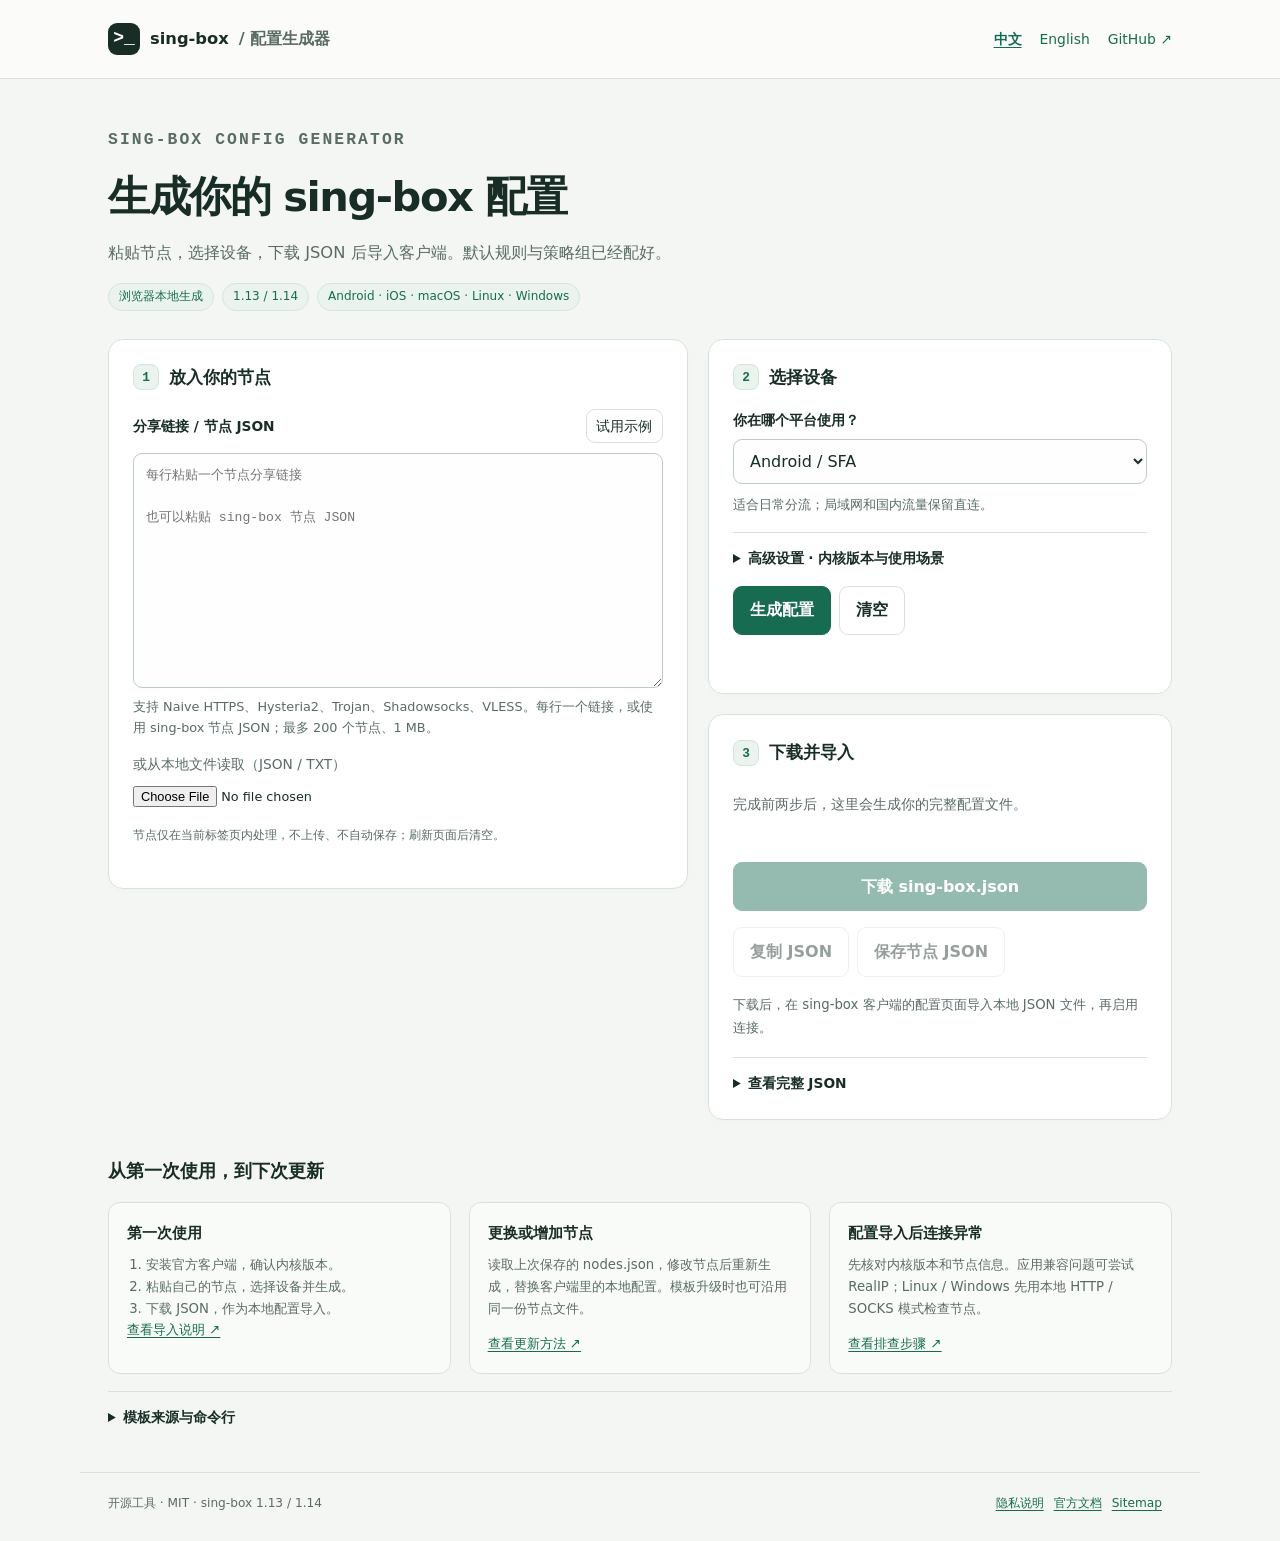
==== docs/index.html @ 3d7687b8 "refactor: consolidate build and validation tools into Python entry points" ====
<!-- Generated by scripts/build.py; edit web/page.html and web/locales/. -->
<!DOCTYPE html>
<html lang="zh-CN">
<head>
<meta charset="utf-8">
<meta name="viewport" content="width=device-width, initial-scale=1">
<meta http-equiv="Content-Security-Policy" content="default-src 'self'; script-src 'self'; style-src 'self'; connect-src 'none'; img-src 'self' data:; base-uri 'none'; form-action 'none'; object-src 'none'">
<meta name="referrer" content="no-referrer">
<title>sing-box 配置生成器 · 本地生成并下载 JSON</title>
<meta name="description" content="粘贴节点分享链接，选择 Android、iOS、macOS、Linux 或 Windows，在浏览器内生成并下载完整 sing-box JSON 配置。支持 1.13 / 1.14，无需安装生成工具。">
<link rel="canonical" href="https://qixuancao.github.io/sing-box-config-templates/">
<link rel="alternate" hreflang="zh-CN" href="https://qixuancao.github.io/sing-box-config-templates/">
<link rel="alternate" hreflang="en" href="https://qixuancao.github.io/sing-box-config-templates/en/">
<link rel="alternate" hreflang="x-default" href="https://qixuancao.github.io/sing-box-config-templates/">
<link rel="sitemap" type="application/xml" href="./sitemap.xml">
<link rel="stylesheet" href="./assets/app.css">
<meta property="og:type" content="website">
<meta property="og:site_name" content="sing-box config templates">
<meta property="og:title" content="sing-box 配置生成器 · 本地生成并下载 JSON">
<meta property="og:description" content="粘贴节点分享链接，选择 Android、iOS、macOS、Linux 或 Windows，在浏览器内生成并下载完整 sing-box JSON 配置。支持 1.13 / 1.14，无需安装生成工具。">
<meta property="og:url" content="https://qixuancao.github.io/sing-box-config-templates/">
<meta property="og:locale" content="zh_CN">
<meta name="twitter:card" content="summary">
<meta name="twitter:title" content="sing-box 配置生成器 · 本地生成并下载 JSON">
<meta name="twitter:description" content="粘贴节点分享链接，选择 Android、iOS、macOS、Linux 或 Windows，在浏览器内生成并下载完整 sing-box JSON 配置。支持 1.13 / 1.14，无需安装生成工具。">
<script type="application/ld+json">{"@context": "https://schema.org", "@graph": [{"@type": "SoftwareSourceCode", "name": "sing-box-config-templates", "description": "粘贴节点分享链接，选择 Android、iOS、macOS、Linux 或 Windows，在浏览器内生成并下载完整 sing-box JSON 配置。支持 1.13 / 1.14，无需安装生成工具。", "url": "https://qixuancao.github.io/sing-box-config-templates/", "codeRepository": "https://github.com/qixuancao/sing-box-config-templates", "programmingLanguage": ["JavaScript", "JSON"], "runtimePlatform": "Browser / Node.js 22+; sing-box 1.13 / 1.14", "license": "https://github.com/qixuancao/sing-box-config-templates/blob/main/LICENSE"}, {"@type": "FAQPage", "mainEntity": [{"@type": "Question", "name": "节点会上传吗？", "acceptedAnswer": {"@type": "Answer", "text": "不会。节点解析、配置合并和文件导出都在浏览器中进行，不自动保存节点。"}}, {"@type": "Question", "name": "如何导出 JSON 文件？", "acceptedAnswer": {"@type": "Answer", "text": "粘贴节点并选择设备，点击生成配置，再点击下载 sing-box.json，将文件作为本地配置导入客户端。"}}, {"@type": "Question", "name": "如何选择 1.13 / 1.14？", "acceptedAnswer": {"@type": "Answer", "text": "在高级设置中选择与客户端关于页或 sing-box version 相同的内核版本。"}}, {"@type": "Question", "name": "公开 Raw JSON 是完整的个人配置吗？", "acceptedAnswer": {"@type": "Answer", "text": "公开 Raw JSON 使用占位节点。使用生成器导出加入自己节点后的 JSON 文件。"}}]}]}</script>
<script type="module" src="./assets/app.mjs"></script>
</head>
<body>
<a class="skip" href="#generator">跳到配置生成器</a>
<header class="site-header"><div class="header-inner">
<a class="brand" href="./"><span class="mark" aria-hidden="true">&gt;_</span>sing-box <span class="muted">/ 配置生成器</span></a>
<nav aria-label="语言与仓库"><a href="./" aria-current="page">中文</a><a href="./en/" >English</a><a href="https://github.com/qixuancao/sing-box-config-templates">GitHub ↗</a></nav>
</div></header>
<main>
<div class="hero"><p class="eyebrow">SING-BOX CONFIG GENERATOR</p><h1>生成你的 sing-box 配置</h1><p>粘贴节点，选择设备，下载 JSON 后导入客户端。默认规则与策略组已经配好。</p><div class="badges"><span class="badge">浏览器本地生成</span><span class="badge">1.13 / 1.14</span><span class="badge">Android · iOS · macOS · Linux · Windows</span></div></div>
<noscript><p class="noscript">生成器需要 JavaScript。也可以从 GitHub 仓库下载模板，用命令行在本地生成配置。</p></noscript>
<div class="workspace" id="generator">
<section class="card" aria-labelledby="nodes-heading">
<h2 id="nodes-heading"><span class="step">1</span>放入你的节点</h2>
<div class="toolbar"><label for="nodes-input">分享链接 / 节点 JSON</label><button type="button" class="quiet" id="example">试用示例</button></div>
<textarea id="nodes-input" rows="10" autocomplete="off" autocapitalize="off" spellcheck="false" aria-describedby="input-help" placeholder="每行粘贴一个节点分享链接

也可以粘贴 sing-box 节点 JSON"></textarea>
<p class="help" id="input-help">支持 Naive HTTPS、Hysteria2、Trojan、Shadowsocks、VLESS。每行一个链接，或使用 sing-box 节点 JSON；最多 200 个节点、1 MB。</p>
<div class="file-row"><label for="nodes-file">或从本地文件读取（JSON / TXT）</label><input type="file" id="nodes-file" accept=".json,.txt,application/json,text/plain"></div>
<p class="privacy-note">节点仅在当前标签页内处理，不上传、不自动保存；刷新页面后清空。</p>
<ul class="node-list" id="node-list" aria-label="已解析节点"></ul>
</section>
<div class="stack">
<section class="card" aria-labelledby="device-heading">
<h2 id="device-heading"><span class="step">2</span>选择设备</h2>
<label for="platform">你在哪个平台使用？</label>
<select id="platform"><option value="android">Android / SFA</option><option value="ios">iOS / iPadOS / SFI</option><option value="macos">macOS / SFM</option><option value="linux">Linux</option><option value="windows">Windows</option></select>
<p class="scenario-note" id="scenario-desc"></p>
<details id="advanced"><summary>高级设置 · 内核版本与使用场景</summary><div class="settings">
<div><label for="core">sing-box 内核版本</label><select id="core"><option value="1.14">1.14.x</option><option value="1.13">1.13.x</option><option value="1.15">1.15 · 实验版 · alpha.12</option></select><p class="help">与客户端的内核版本保持一致。1.15 是实验配置，按 1.15.0-alpha.12 验证。</p></div>
<div><label for="scenario">使用场景</label><select id="scenario"></select></div>
</div></details>
<div class="actions"><button type="button" class="primary" id="generate">生成配置</button><button type="button" id="clear">清空</button></div>
<p id="status" class="status" role="status" aria-live="polite"></p>
</section>
<section class="card" aria-labelledby="download-heading">
<h2 id="download-heading"><span class="step">3</span>下载并导入</h2>
<p class="result-empty" id="result-empty">完成前两步后，这里会生成你的完整配置文件。</p>
<div class="result-summary" id="result-summary"></div>
<button type="button" class="primary wide" id="download-json" disabled>下载 sing-box.json</button>
<div class="actions"><button type="button" id="copy-json" disabled>复制 JSON</button><button type="button" id="download-nodes" disabled>保存节点 JSON</button></div>
<p class="import-help" id="import-help"></p>
<p class="hint" id="warnings" hidden></p>
<details><summary>查看完整 JSON</summary><label for="json-preview" class="help">配置内含节点信息，请保存在自己的设备上。</label><textarea id="json-preview" class="output-preview" rows="10" readonly spellcheck="false" autocomplete="off"></textarea></details>
</section>
</div>
</div>
<section class="guides" aria-labelledby="guides-heading">
<h2 id="guides-heading">从第一次使用，到下次更新</h2>
<div class="guide-grid">
<article class="guide"><h3>第一次使用</h3><ol><li>安装官方客户端，确认内核版本。</li><li>粘贴自己的节点，选择设备并生成。</li><li>下载 JSON，作为本地配置导入。</li></ol><p><a href="https://github.com/qixuancao/sing-box-config-templates/blob/main/docs/getting-started.md">查看导入说明 ↗</a></p></article>
<article class="guide"><h3>更换或增加节点</h3><p>读取上次保存的 nodes.json，修改节点后重新生成，替换客户端里的本地配置。模板升级时也可沿用同一份节点文件。</p><p><a href="https://github.com/qixuancao/sing-box-config-templates/blob/main/docs/update-nodes.md">查看更新方法 ↗</a></p></article>
<article class="guide"><h3>配置导入后连接异常</h3><p>先核对内核版本和节点信息。应用兼容问题可尝试 RealIP；Linux / Windows 先用本地 HTTP / SOCKS 模式检查节点。</p><p><a href="https://github.com/qixuancao/sing-box-config-templates/blob/main/docs/troubleshooting.md">查看排查步骤 ↗</a></p></article>
</div>
<details class="technical"><summary>模板来源与命令行</summary><p class="help">公开 Raw JSON 使用占位节点，用于查看默认策略。命令行与本网页共用同一套节点解析和配置生成模块，需要 Node.js 22+。</p>
<label for="out-path">当前模板路径</label><input id="out-path" type="text" readonly>
<label for="out-raw">模板 Raw URL（占位节点）</label><input id="out-raw" type="text" readonly>
<label for="out-cmd">本地生成与检查</label><textarea id="out-cmd" rows="3" readonly spellcheck="false"></textarea>
<p class="help"><a href="https://github.com/qixuancao/sing-box-config-templates/blob/main/docs/architecture.md">模块结构与修改入口 ↗</a></p>
</details>
</section>
</main>
<footer class="site-footer"><p>开源工具 · MIT · sing-box 1.13 / 1.14</p><p><a href="https://github.com/qixuancao/sing-box-config-templates/blob/main/PRIVACY.md">隐私说明</a><a href="https://sing-box.sagernet.org/">官方文档</a><a href="./sitemap.xml">Sitemap</a></p></footer>
</body>
</html>
---- docs/assets/app.css ----
:root {
  color-scheme:light;
  --bg:#f4f6f3;
  --paper:#fff;
  --ink:#192d27;
  --muted:#596c62;
  --line:#d9e2da;
  --accent:#176b51;
  --soft:#eaf3ed;
  --danger:#a52a29;
  --warning:#775014;
  font-family:system-ui,-apple-system,"Segoe UI",Roboto,"Noto Sans SC","PingFang SC",sans-serif
}
* {
  box-sizing:border-box
}
body {
  margin:0;
  background:var(--bg);
  color:var(--ink);
  line-height:1.65
}
a {
  color:var(--accent);
  text-underline-offset:3px
}
button,input,select,textarea {
  font:inherit
}
button,a,input,select,textarea,summary {
  -webkit-tap-highlight-color:transparent
}
button:focus-visible,a:focus-visible,input:focus-visible,select:focus-visible,textarea:focus-visible,summary:focus-visible {
  outline:3px solid #4b9c7f;
  outline-offset:3px
}
button {
  border:1px solid var(--line);
  border-radius:9px;
  background:var(--paper);
  color:var(--ink);
  padding:.65rem 1rem;
  cursor:pointer;
  font-weight:600
}
button:hover:not(:disabled) {
  background:var(--soft);
  border-color:#8aaa97
}
button:disabled {
  cursor:default;
  opacity:.45
}
button.primary {
  background:var(--accent);
  color:white;
  border-color:var(--accent)
}
button.primary:hover:not(:disabled) {
  background:#10543e
}
button.quiet {
  font-size:.85rem;
  padding:.3rem .6rem;
  font-weight:500
}
button.wide {
  width:100%
}
[hidden] {
  display:none!important
}
.skip {
  position:absolute;
  left:-9999px
}
.skip:focus {
  left:1rem;
  top:1rem;
  background:var(--paper);
  padding:.6rem;
  z-index:20
}
.site-header {
  border-bottom:1px solid var(--line);
  background:#fbfcfa
}
.header-inner,main,.site-footer {
  max-width:1120px;
  margin:auto;
  padding:0 28px
}
.header-inner {
  min-height:78px;
  display:flex;
  justify-content:space-between;
  gap:18px;
  align-items:center
}
.brand {
  display:flex;
  align-items:center;
  gap:10px;
  font-size:1.02rem;
  text-decoration:none;
  font-weight:750;
  color:var(--ink)
}
.mark {
  display:grid;
  place-items:center;
  background:var(--ink);
  color:white;
  border-radius:9px;
  width:32px;
  height:32px;
  font-family:monospace;
  font-size:18px
}
nav {
  display:flex;
  gap:18px;
  font-size:.87rem
}
nav a {
  text-decoration:none
}
nav a[aria-current] {
  font-weight:700;
  text-decoration:underline
}
.hero {
  padding:48px 0 28px;
  max-width:760px
}
.eyebrow {
  font-family:ui-monospace,monospace;
  font-size:.75rem;
  letter-spacing:.13em;
  color:var(--accent);
  font-weight:700;
  margin:0 0 12px
}
h1 {
  font-size:clamp(1.8rem,4vw,2.6rem);
  line-height:1.3;
  letter-spacing:-.035em;
  margin:0 0 16px
}
h2,h3,p {
  margin-top:0
}
.hero p {
  color:var(--muted);
  font-size:1.02rem;
  margin-bottom:16px
}
.badges {
  display:flex;
  flex-wrap:wrap;
  gap:8px
}
.badge {
  font-size:.75rem;
  padding:3px 10px;
  background:var(--soft);
  border:1px solid #d5e6d9;
  border-radius:20px;
  color:var(--accent)
}
.workspace {
  display:grid;
  grid-template-columns:minmax(0,1.25fr) minmax(0,1fr);
  gap:20px;
  align-items:start
}
.stack {
  display:grid;
  gap:20px
}
.card {
  background:var(--paper);
  border:1px solid var(--line);
  border-radius:15px;
  padding:24px;
  min-width:0;
  box-shadow:0 3px 10px #192d2703
}
.card h2 {
  display:flex;
  align-items:center;
  gap:10px;
  font-size:1.04rem;
  margin-bottom:18px
}
.step {
  display:inline-grid;
  place-items:center;
  background:var(--soft);
  border:1px solid #d4e5d8;
  width:26px;
  height:26px;
  border-radius:8px;
  font:600 .8rem ui-monospace,monospace;
  color:var(--accent)
}
label {
  display:block;
  font-size:.86rem;
  font-weight:600;
  margin:0 0 7px
}
.muted,.help {
  color:var(--muted)
}
.help {
  font-size:.8rem;
  margin:8px 0 0
}
.toolbar {
  display:flex;
  gap:8px;
  align-items:center;
  justify-content:space-between;
  margin-bottom:10px
}
.toolbar label {
  margin:0
}
.actions {
  display:flex;
  flex-wrap:wrap;
  gap:8px;
  margin-top:16px
}
textarea,select,input[type=text] {
  display:block;
  width:100%;
  border:1px solid #bdcdbf;
  border-radius:9px;
  background:#fdfefd;
  color:var(--ink);
  padding:11px 12px;
  min-width:0
}
textarea {
  resize:vertical;
  font-family:ui-monospace,SFMono-Regular,Consolas,monospace;
  font-size:.82rem;
  line-height:1.6
}
#nodes-input {
  min-height:235px
}
select {
  min-height:45px
}
input[type=file] {
  max-width:100%;
  font-size:.8rem
}
.file-row {
  margin-top:15px
}
.file-row label {
  color:var(--muted);
  font-weight:400
}
.settings {
  display:grid;
  gap:14px
}
details {
  border-top:1px solid var(--line);
  padding-top:14px;
  margin-top:17px
}
summary {
  cursor:pointer;
  font-size:.86rem;
  font-weight:600
}
details>.settings {
  margin-top:14px
}
.scenario-note {
  font-size:.81rem;
  color:var(--muted);
  margin:10px 0 0
}
.status {
  font-size:.85rem;
  min-height:1.5em;
  margin:14px 0 0;
  overflow-wrap:anywhere
}
.status.error {
  color:var(--danger)
}
.status.success {
  color:var(--accent)
}
.hint {
  font-size:.81rem;
  color:var(--warning);
  background:#fcf7e8;
  border:1px solid #e7dab5;
  padding:10px 12px;
  border-radius:8px;
  margin-top:12px
}
.result-empty {
  font-size:.88rem;
  color:var(--muted);
  padding:8px 0 20px
}
.result-summary {
  display:flex;
  flex-wrap:wrap;
  gap:8px;
  margin-bottom:12px
}
.result-summary span {
  font-size:.78rem;
  border:1px solid var(--line);
  border-radius:6px;
  padding:3px 8px
}
.import-help {
  font-size:.83rem;
  line-height:1.8;
  margin-top:16px;
  color:var(--muted)
}
.node-list {
  list-style:none;
  padding:0;
  margin:18px 0 0;
  max-height:250px;
  overflow:auto
}
.node-list li {
  padding:9px 0;
  border-top:1px solid var(--line);
  display:flex;
  align-items:center;
  gap:10px;
  justify-content:space-between;
  font-size:.82rem
}
.node-label {
  overflow-wrap:anywhere;
  min-width:0
}
.node-type {
  font-family:ui-monospace,monospace;
  color:var(--muted);
  font-size:.7rem;
  white-space:nowrap
}
.privacy-note {
  font-size:.77rem;
  color:var(--muted);
  margin:16px 0 0
}
.output-preview {
  margin-top:12px;
  max-height:300px
}
.technical input,.technical textarea {
  margin-bottom:12px;
  font-size:.73rem
}
.technical label {
  margin-top:10px
}
.guides {
  padding:36px 0 44px
}
.guides>h2 {
  font-size:1.15rem;
  margin-bottom:16px
}
.guide-grid {
  display:grid;
  grid-template-columns:repeat(3,minmax(0,1fr));
  gap:18px
}
.guide {
  background:#f9fbf8;
  border:1px solid var(--line);
  border-radius:12px;
  padding:18px
}
.guide h3 {
  font-size:.92rem;
  margin-bottom:8px
}
.guide p,.guide li {
  font-size:.83rem;
  color:var(--muted)
}
.guide p:last-child {
  margin-bottom:0
}
.guide ol {
  padding-left:19px;
  margin:0
}
.guide code,.import-help code {
  font-size:.8em;
  overflow-wrap:anywhere
}
.site-footer {
  padding-top:20px;
  padding-bottom:28px;
  border-top:1px solid var(--line);
  font-size:.76rem;
  color:var(--muted);
  display:flex;
  flex-wrap:wrap;
  gap:12px 24px;
  justify-content:space-between
}
.site-footer p {
  margin:0
}
.site-footer a {
  margin-right:10px
}
.noscript {
  background:#fcf7e8;
  border:1px solid #e7dab5;
  padding:16px;
  border-radius:12px;
  margin-bottom:20px
}
@media(max-width:760px) {
  .workspace {
    grid-template-columns:1fr
  }
  .hero {
    padding-top:30px
  }
  .guide-grid {
    grid-template-columns:1fr
  }
  .header-inner,main,.site-footer {
    padding-left:18px;
    padding-right:18px
  }
  .header-inner {
    min-height:68px;
    flex-wrap:wrap;
    padding-top:14px;
    padding-bottom:14px
  }
  .card {
    padding:20px
  }
  .hero p {
    font-size:.93rem
  }
  nav {
    gap:13px
  }
  .brand {
    font-size:.93rem
  }
}
@media(prefers-color-scheme:dark) {
  :root {
    color-scheme:dark;
    --bg:#12211c;
    --paper:#1b2d25;
    --ink:#e6efe8;
    --muted:#b2c5b7;
    --line:#375244;
    --accent:#8ddab8;
    --soft:#243e31;
    --danger:#ffb4ad;
    --warning:#f0d18d
  }
  .site-header {
    background:#16281f
  }
  .mark {
    background:#b8dfc7;
    color:#123020
  }
  .badge {
    border-color:#375244
  }
  button.primary {
    background:#24674d;
    color:#f2fff6;
    border-color:#4a9973
  }
  button.primary:hover:not(:disabled) {
    background:#2c7b5b
  }
  textarea,select,input[type=text] {
    background:#15271e;
    border-color:#526c5a
  }
  .guide {
    background:#172a20
  }
  .hint,.noscript {
    background:#3d341c;
    border-color:#6d6038
  }
  .step {
    border-color:#375244
  }
}
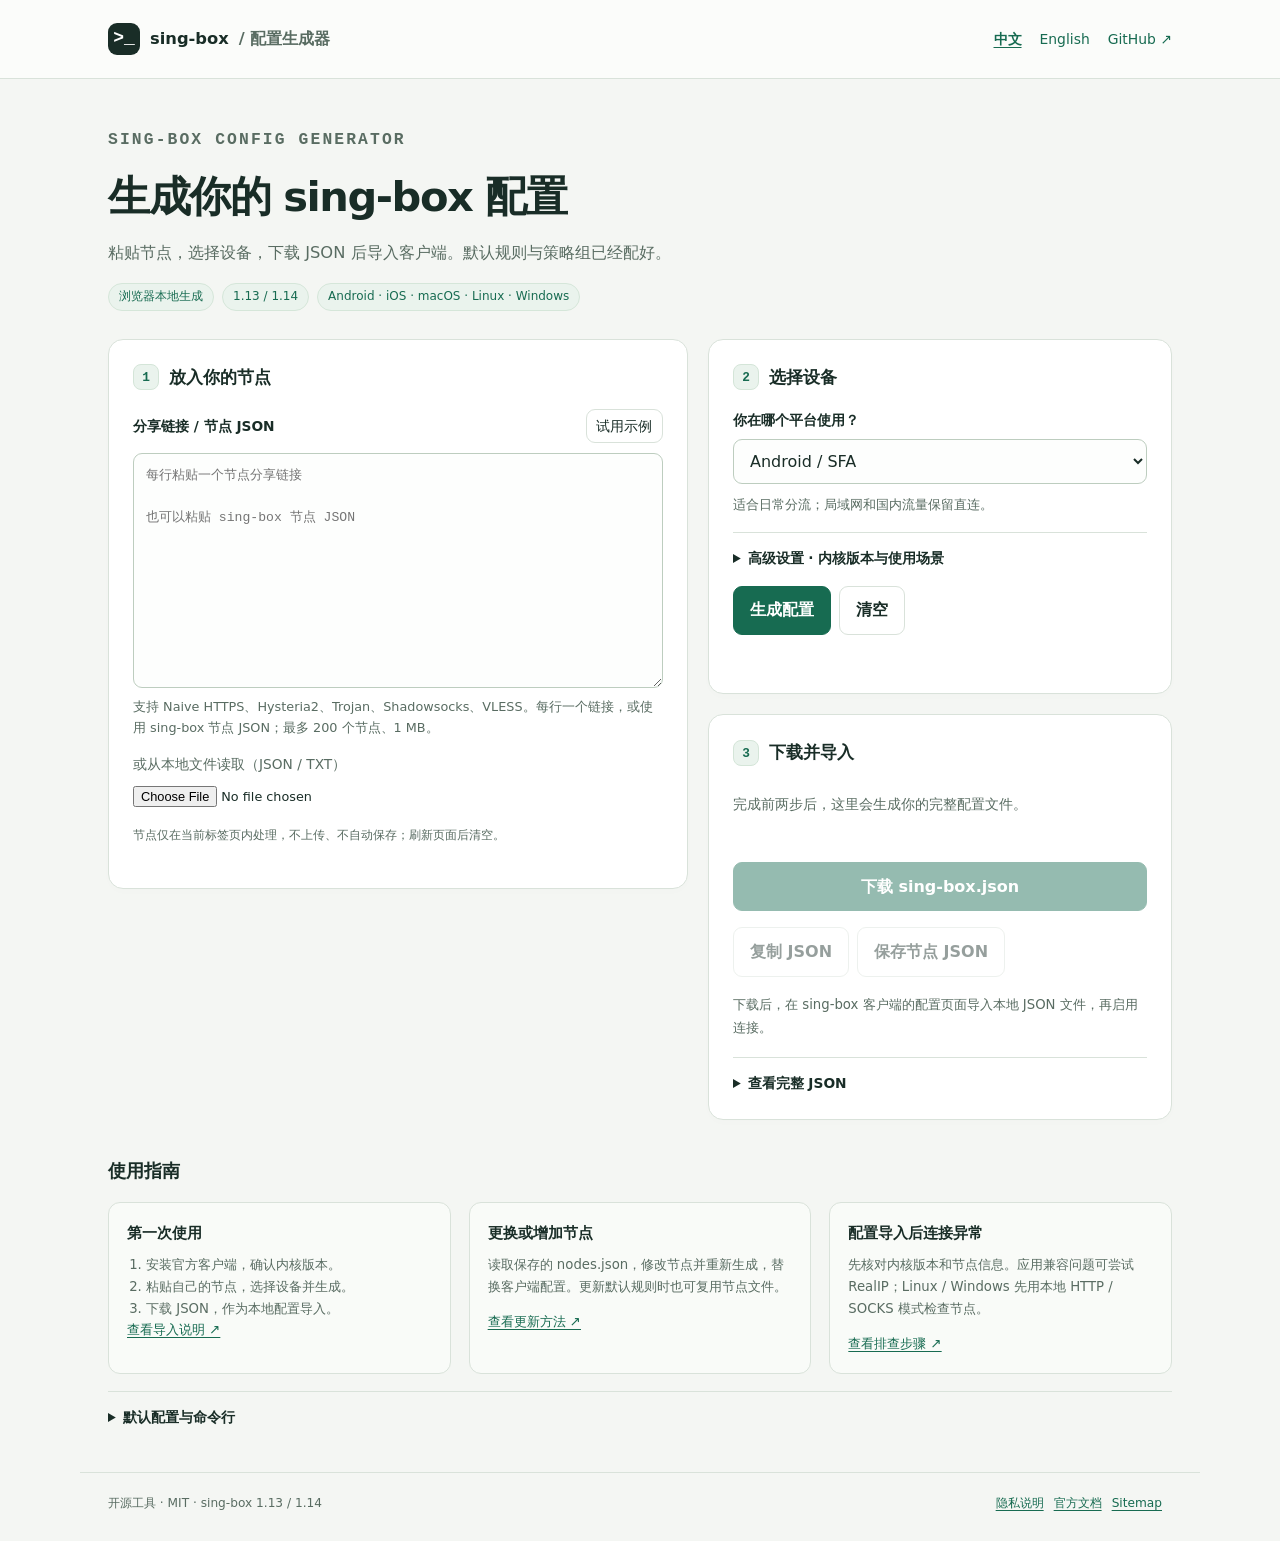
==== commit ebf16902: "docs: remove obsolete migration prose and align current usage" ====
--- a/docs/index.html
+++ b/docs/index.html
@@ -34,7 +34,7 @@
 </div></header>
 <main>
 <div class="hero"><p class="eyebrow">SING-BOX CONFIG GENERATOR</p><h1>生成你的 sing-box 配置</h1><p>粘贴节点，选择设备，下载 JSON 后导入客户端。默认规则与策略组已经配好。</p><div class="badges"><span class="badge">浏览器本地生成</span><span class="badge">1.13 / 1.14</span><span class="badge">Android · iOS · macOS · Linux · Windows</span></div></div>
-<noscript><p class="noscript">生成器需要 JavaScript。也可以从 GitHub 仓库下载模板，用命令行在本地生成配置。</p></noscript>
+<noscript><p class="noscript">生成器需要 JavaScript，也可使用仓库提供的命令行工具。</p></noscript>
 <div class="workspace" id="generator">
 <section class="card" aria-labelledby="nodes-heading">
 <h2 id="nodes-heading"><span class="step">1</span>放入你的节点</h2>
@@ -73,15 +73,15 @@
 </div>
 </div>
 <section class="guides" aria-labelledby="guides-heading">
-<h2 id="guides-heading">从第一次使用，到下次更新</h2>
+<h2 id="guides-heading">使用指南</h2>
 <div class="guide-grid">
 <article class="guide"><h3>第一次使用</h3><ol><li>安装官方客户端，确认内核版本。</li><li>粘贴自己的节点，选择设备并生成。</li><li>下载 JSON，作为本地配置导入。</li></ol><p><a href="https://github.com/qixuancao/sing-box-config-templates/blob/main/docs/getting-started.md">查看导入说明 ↗</a></p></article>
-<article class="guide"><h3>更换或增加节点</h3><p>读取上次保存的 nodes.json，修改节点后重新生成，替换客户端里的本地配置。模板升级时也可沿用同一份节点文件。</p><p><a href="https://github.com/qixuancao/sing-box-config-templates/blob/main/docs/update-nodes.md">查看更新方法 ↗</a></p></article>
+<article class="guide"><h3>更换或增加节点</h3><p>读取保存的 nodes.json，修改节点并重新生成，替换客户端配置。更新默认规则时也可复用节点文件。</p><p><a href="https://github.com/qixuancao/sing-box-config-templates/blob/main/docs/update-nodes.md">查看更新方法 ↗</a></p></article>
 <article class="guide"><h3>配置导入后连接异常</h3><p>先核对内核版本和节点信息。应用兼容问题可尝试 RealIP；Linux / Windows 先用本地 HTTP / SOCKS 模式检查节点。</p><p><a href="https://github.com/qixuancao/sing-box-config-templates/blob/main/docs/troubleshooting.md">查看排查步骤 ↗</a></p></article>
 </div>
-<details class="technical"><summary>模板来源与命令行</summary><p class="help">公开 Raw JSON 使用占位节点，用于查看默认策略。命令行与本网页共用同一套节点解析和配置生成模块，需要 Node.js 22+。</p>
-<label for="out-path">当前模板路径</label><input id="out-path" type="text" readonly>
-<label for="out-raw">模板 Raw URL（占位节点）</label><input id="out-raw" type="text" readonly>
+<details class="technical"><summary>默认配置与命令行</summary><p class="help">公开 Raw JSON 使用占位节点，用于查看默认策略。命令行与本网页共用同一套节点解析和配置生成模块，需要 Node.js 22+。</p>
+<label for="out-path">平台配置路径</label><input id="out-path" type="text" readonly>
+<label for="out-raw">配置 Raw URL（占位节点）</label><input id="out-raw" type="text" readonly>
 <label for="out-cmd">本地生成与检查</label><textarea id="out-cmd" rows="3" readonly spellcheck="false"></textarea>
 <p class="help"><a href="https://github.com/qixuancao/sing-box-config-templates/blob/main/docs/architecture.md">模块结构与修改入口 ↗</a></p>
 </details>
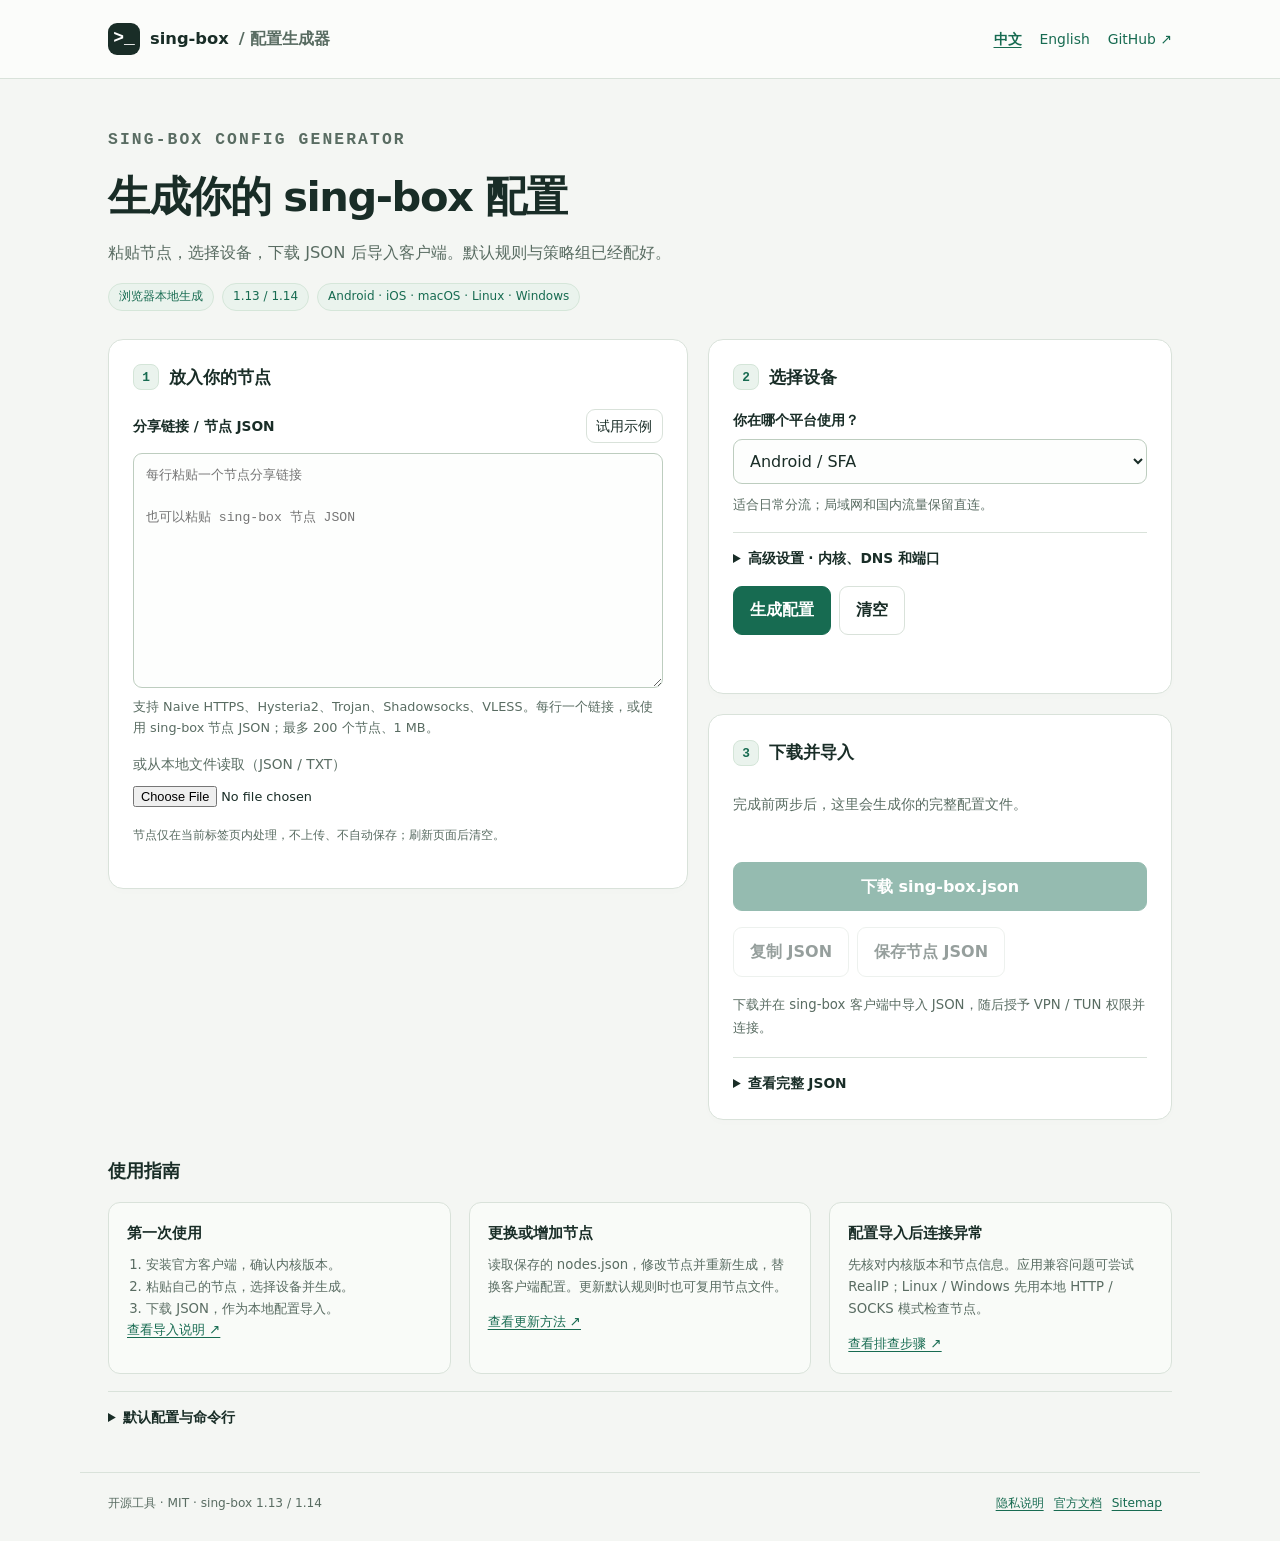
==== commit fff129d4: "feat: distinguish system proxy and TUN with DNS customization" ====
--- a/docs/index.html
+++ b/docs/index.html
@@ -52,10 +52,20 @@
 <h2 id="device-heading"><span class="step">2</span>选择设备</h2>
 <label for="platform">你在哪个平台使用？</label>
 <select id="platform"><option value="android">Android / SFA</option><option value="ios">iOS / iPadOS / SFI</option><option value="macos">macOS / SFM</option><option value="linux">Linux</option><option value="windows">Windows</option></select>
+<div id="access-setting"><label for="access-mode">流量接入方式</label>
+<select id="access-mode"><option value="local">仅监听端口 · 应用手动配置代理</option><option value="system">自动开启系统代理 · 非 TUN</option><option value="tun">TUN · 接管系统流量</option></select>
+<p class="help" id="access-desc"></p></div>
 <p class="scenario-note" id="scenario-desc"></p>
-<details id="advanced"><summary>高级设置 · 内核版本与使用场景</summary><div class="settings">
+<details id="advanced"><summary>高级设置 · 内核、DNS 和端口</summary><div class="settings">
 <div><label for="core">sing-box 内核版本</label><select id="core"><option value="1.14">1.14.x</option><option value="1.13">1.13.x</option><option value="1.15">1.15 · 实验版 · alpha.12</option></select><p class="help">与客户端的内核版本保持一致。1.15 是实验配置，按 1.15.0-alpha.12 验证。</p></div>
-<div><label for="scenario">使用场景</label><select id="scenario"></select></div>
+<div id="scenario-setting"><label for="scenario">使用场景</label><select id="scenario"></select></div>
+<div><label for="dns-mode">DNS 返回方式</label><select id="dns-mode"><option value="auto">跟随预设</option><option value="realip">RealIP · 返回真实地址</option><option value="fakeip">FakeIP · 返回虚拟地址</option></select><p class="help" id="dns-desc">RealIP 兼容性优先；FakeIP 仅适合能接管 DNS 查询的 TUN/VPN 模式。</p></div>
+<div class="dns-grid">
+<div><label for="direct-dns">直连 DNS（默认 AliDNS）</label><select id="direct-dns"><option value="default">跟随预设</option><option value="223.5.5.5">AliDNS · 223.5.5.5</option><option value="1.1.1.1">Cloudflare · 1.1.1.1</option><option value="8.8.8.8">Google · 8.8.8.8</option><option value="custom">自定义 IPv4</option></select><input type="text" id="direct-custom" inputmode="decimal" autocomplete="off" placeholder="IPv4 · 1.1.1.1" hidden></div>
+<div><label for="proxy-dns">代理 DNS（默认 Google）</label><select id="proxy-dns"><option value="default">跟随预设</option><option value="8.8.8.8">Google · 8.8.8.8</option><option value="1.1.1.1">Cloudflare · 1.1.1.1</option><option value="223.5.5.5">AliDNS · 223.5.5.5</option><option value="custom">自定义 IPv4</option></select><input type="text" id="proxy-custom" inputmode="decimal" autocomplete="off" placeholder="IPv4 · 8.8.8.8" hidden></div>
+</div>
+<p class="help">直连和代理 DNS 分别使用 DoH（HTTPS）。自定义仅接受 IPv4 地址；域名解析及完整 DNS 劫持效果取决于客户端和运行方式。</p>
+<div id="port-setting"><label for="listen-port">本地监听端口</label><input type="number" id="listen-port" min="1" max="65535" step="1" value="2080"><p class="help">只监听 127.0.0.1，避免无认证代理暴露到局域网。</p></div>
 </div></details>
 <div class="actions"><button type="button" class="primary" id="generate">生成配置</button><button type="button" id="clear">清空</button></div>
 <p id="status" class="status" role="status" aria-live="polite"></p>
@@ -79,7 +89,7 @@
 <article class="guide"><h3>更换或增加节点</h3><p>读取保存的 nodes.json，修改节点并重新生成，替换客户端配置。更新默认规则时也可复用节点文件。</p><p><a href="https://github.com/qixuancao/sing-box-config-templates/blob/main/docs/update-nodes.md">查看更新方法 ↗</a></p></article>
 <article class="guide"><h3>配置导入后连接异常</h3><p>先核对内核版本和节点信息。应用兼容问题可尝试 RealIP；Linux / Windows 先用本地 HTTP / SOCKS 模式检查节点。</p><p><a href="https://github.com/qixuancao/sing-box-config-templates/blob/main/docs/troubleshooting.md">查看排查步骤 ↗</a></p></article>
 </div>
-<details class="technical"><summary>默认配置与命令行</summary><p class="help">公开 Raw JSON 使用占位节点，用于查看默认策略。命令行与本网页共用同一套节点解析和配置生成模块，需要 Node.js 22+。</p>
+<details class="technical"><summary>默认配置与命令行</summary><p class="help">Raw JSON 是默认占位模板。自定义选项只应用于网页下载的 JSON；下面的 CLI 命令仅在未自定义时等价。</p>
 <label for="out-path">平台配置路径</label><input id="out-path" type="text" readonly>
 <label for="out-raw">配置 Raw URL（占位节点）</label><input id="out-raw" type="text" readonly>
 <label for="out-cmd">本地生成与检查</label><textarea id="out-cmd" rows="3" readonly spellcheck="false"></textarea>
--- a/docs/assets/app.css
+++ b/docs/assets/app.css
@@ -270,6 +270,33 @@
   display:grid;
   gap:14px
 }
+#access-setting {
+  margin-top:16px
+}
+#access-setting .help {
+  line-height:1.65
+}
+.dns-grid {
+  display:grid;
+  grid-template-columns:repeat(2,minmax(0,1fr));
+  gap:12px
+}
+.dns-grid input {
+  margin-top:8px
+}
+#listen-port {
+  max-width:190px
+}
+input[type=number] {
+  display:block;
+  width:100%;
+  min-height:45px;
+  border:1px solid #bdcdbf;
+  border-radius:9px;
+  background:#fdfefd;
+  color:var(--ink);
+  padding:11px 12px
+}
 details {
   border-top:1px solid var(--line);
   padding-top:14px;
@@ -437,6 +464,9 @@
 }
 @media(max-width:760px) {
   .workspace {
+    grid-template-columns:1fr
+  }
+  .dns-grid {
     grid-template-columns:1fr
   }
   .hero {
@@ -499,7 +529,7 @@
   button.primary:hover:not(:disabled) {
     background:#2c7b5b
   }
-  textarea,select,input[type=text] {
+  textarea,select,input[type=text],input[type=number] {
     background:#15271e;
     border-color:#526c5a
   }
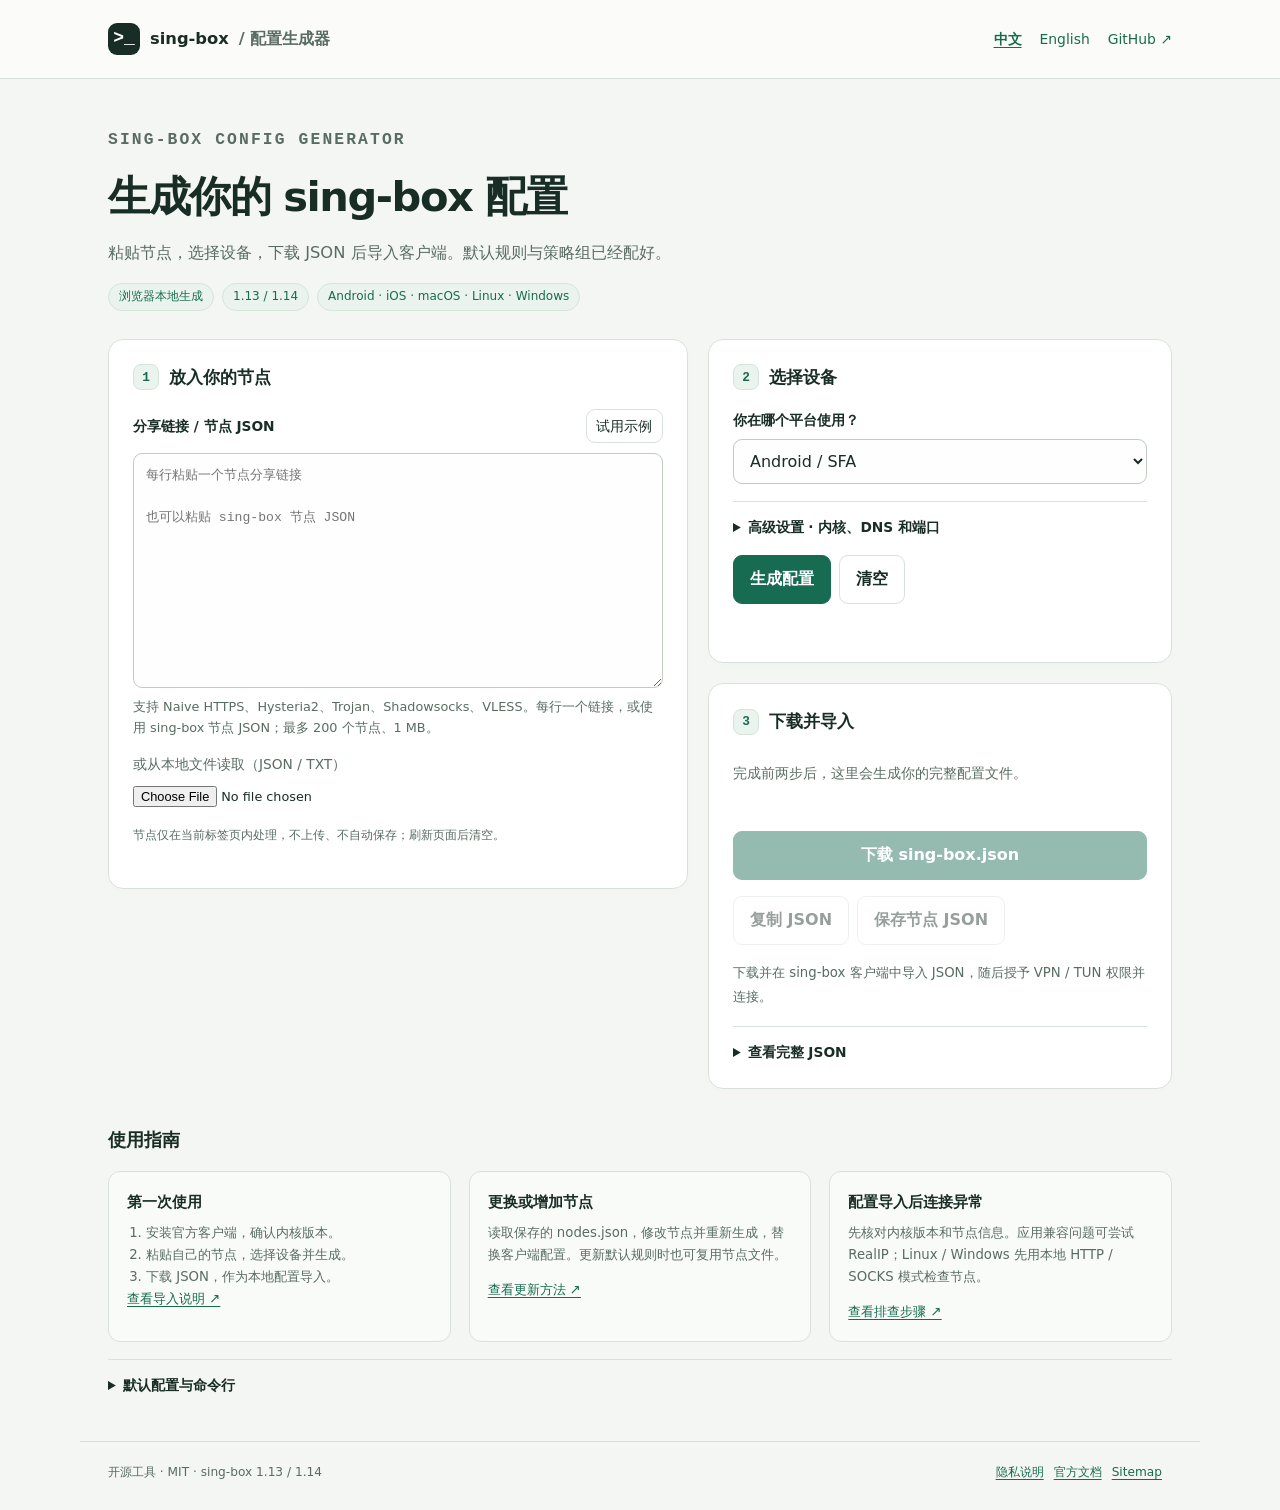
==== commit becca876: "refactor: focus on everyday profiles and unify generation options" ====
--- a/docs/index.html
+++ b/docs/index.html
@@ -55,16 +55,16 @@
 <div id="access-setting"><label for="access-mode">流量接入方式</label>
 <select id="access-mode"><option value="local">仅监听端口 · 应用手动配置代理</option><option value="system">自动开启系统代理 · 非 TUN</option><option value="tun">TUN · 接管系统流量</option></select>
 <p class="help" id="access-desc"></p></div>
-<p class="scenario-note" id="scenario-desc"></p>
 <details id="advanced"><summary>高级设置 · 内核、DNS 和端口</summary><div class="settings">
 <div><label for="core">sing-box 内核版本</label><select id="core"><option value="1.14">1.14.x</option><option value="1.13">1.13.x</option><option value="1.15">1.15 · 实验版 · alpha.12</option></select><p class="help">与客户端的内核版本保持一致。1.15 是实验配置，按 1.15.0-alpha.12 验证。</p></div>
-<div id="scenario-setting"><label for="scenario">使用场景</label><select id="scenario"></select></div>
-<div><label for="dns-mode">DNS 返回方式</label><select id="dns-mode"><option value="auto">跟随预设</option><option value="realip">RealIP · 返回真实地址</option><option value="fakeip">FakeIP · 返回虚拟地址</option></select><p class="help" id="dns-desc">RealIP 兼容性优先；FakeIP 仅适合能接管 DNS 查询的 TUN/VPN 模式。</p></div>
+<div><label for="dns-mode">DNS 返回方式</label><select id="dns-mode"><option value="fakeip">FakeIP · 返回虚拟地址</option><option value="realip">RealIP · 返回真实地址</option></select><p class="help" id="dns-desc">RealIP 兼容性优先；FakeIP 仅适合能接管 DNS 查询的 TUN/VPN 模式。</p></div>
+<div><label><input type="checkbox" id="ipv6"> 启用 IPv6</label><p class="help">同时调整 DNS、TUN 地址和路由；需要网络及出口支持 IPv6。默认使用 IPv4。</p></div>
+<div id="lan-setting"><label><input type="checkbox" id="lan-bypass" checked> 局域网绕过 TUN</label><p class="help">默认方便访问路由器和 NAS；绕行流量不受代理策略控制。企业网或覆盖网络需要接管这些地址时取消。</p></div>
 <div class="dns-grid">
-<div><label for="direct-dns">直连 DNS（默认 AliDNS）</label><select id="direct-dns"><option value="default">跟随预设</option><option value="223.5.5.5">AliDNS · 223.5.5.5</option><option value="1.1.1.1">Cloudflare · 1.1.1.1</option><option value="8.8.8.8">Google · 8.8.8.8</option><option value="custom">自定义 IPv4</option></select><input type="text" id="direct-custom" inputmode="decimal" autocomplete="off" placeholder="IPv4 · 1.1.1.1" hidden></div>
-<div><label for="proxy-dns">代理 DNS（默认 Google）</label><select id="proxy-dns"><option value="default">跟随预设</option><option value="8.8.8.8">Google · 8.8.8.8</option><option value="1.1.1.1">Cloudflare · 1.1.1.1</option><option value="223.5.5.5">AliDNS · 223.5.5.5</option><option value="custom">自定义 IPv4</option></select><input type="text" id="proxy-custom" inputmode="decimal" autocomplete="off" placeholder="IPv4 · 8.8.8.8" hidden></div>
+<div><label for="direct-dns">直连 DNS（默认 AliDNS）</label><select id="direct-dns"><option value="default">跟随预设</option><option value="223.5.5.5">AliDNS · 223.5.5.5</option><option value="1.1.1.1">Cloudflare · 1.1.1.1</option><option value="8.8.8.8">Google · 8.8.8.8</option></select></div>
+<div><label for="proxy-dns">代理 DNS（默认 Google）</label><select id="proxy-dns"><option value="default">跟随预设</option><option value="8.8.8.8">Google · 8.8.8.8</option><option value="1.1.1.1">Cloudflare · 1.1.1.1</option><option value="223.5.5.5">AliDNS · 223.5.5.5</option></select></div>
 </div>
-<p class="help">直连和代理 DNS 分别使用 DoH（HTTPS）。自定义仅接受 IPv4 地址；域名解析及完整 DNS 劫持效果取决于客户端和运行方式。</p>
+<p class="help">选择提供 HTTPS DNS 的服务商。直连 DNS 不经代理，代理 DNS 跟随主选择组；可用性取决于当前网络。</p>
 <div id="port-setting"><label for="listen-port">本地监听端口</label><input type="number" id="listen-port" min="1" max="65535" step="1" value="2080"><p class="help">只监听 127.0.0.1，避免无认证代理暴露到局域网。</p></div>
 </div></details>
 <div class="actions"><button type="button" class="primary" id="generate">生成配置</button><button type="button" id="clear">清空</button></div>
@@ -89,7 +89,7 @@
 <article class="guide"><h3>更换或增加节点</h3><p>读取保存的 nodes.json，修改节点并重新生成，替换客户端配置。更新默认规则时也可复用节点文件。</p><p><a href="https://github.com/qixuancao/sing-box-config-templates/blob/main/docs/update-nodes.md">查看更新方法 ↗</a></p></article>
 <article class="guide"><h3>配置导入后连接异常</h3><p>先核对内核版本和节点信息。应用兼容问题可尝试 RealIP；Linux / Windows 先用本地 HTTP / SOCKS 模式检查节点。</p><p><a href="https://github.com/qixuancao/sing-box-config-templates/blob/main/docs/troubleshooting.md">查看排查步骤 ↗</a></p></article>
 </div>
-<details class="technical"><summary>默认配置与命令行</summary><p class="help">Raw JSON 是默认占位模板。自定义选项只应用于网页下载的 JSON；下面的 CLI 命令仅在未自定义时等价。</p>
+<details class="technical"><summary>默认配置与命令行</summary><p class="help">Raw JSON 是默认占位模板；下面的 CLI 命令包含当前选项，与网页使用同一生成逻辑。</p>
 <label for="out-path">平台配置路径</label><input id="out-path" type="text" readonly>
 <label for="out-raw">配置 Raw URL（占位节点）</label><input id="out-raw" type="text" readonly>
 <label for="out-cmd">本地生成与检查</label><textarea id="out-cmd" rows="3" readonly spellcheck="false"></textarea>
--- a/docs/assets/app.css
+++ b/docs/assets/app.css
@@ -281,9 +281,6 @@
   grid-template-columns:repeat(2,minmax(0,1fr));
   gap:12px
 }
-.dns-grid input {
-  margin-top:8px
-}
 #listen-port {
   max-width:190px
 }
@@ -309,11 +306,6 @@
 }
 details>.settings {
   margin-top:14px
-}
-.scenario-note {
-  font-size:.81rem;
-  color:var(--muted);
-  margin:10px 0 0
 }
 .status {
   font-size:.85rem;
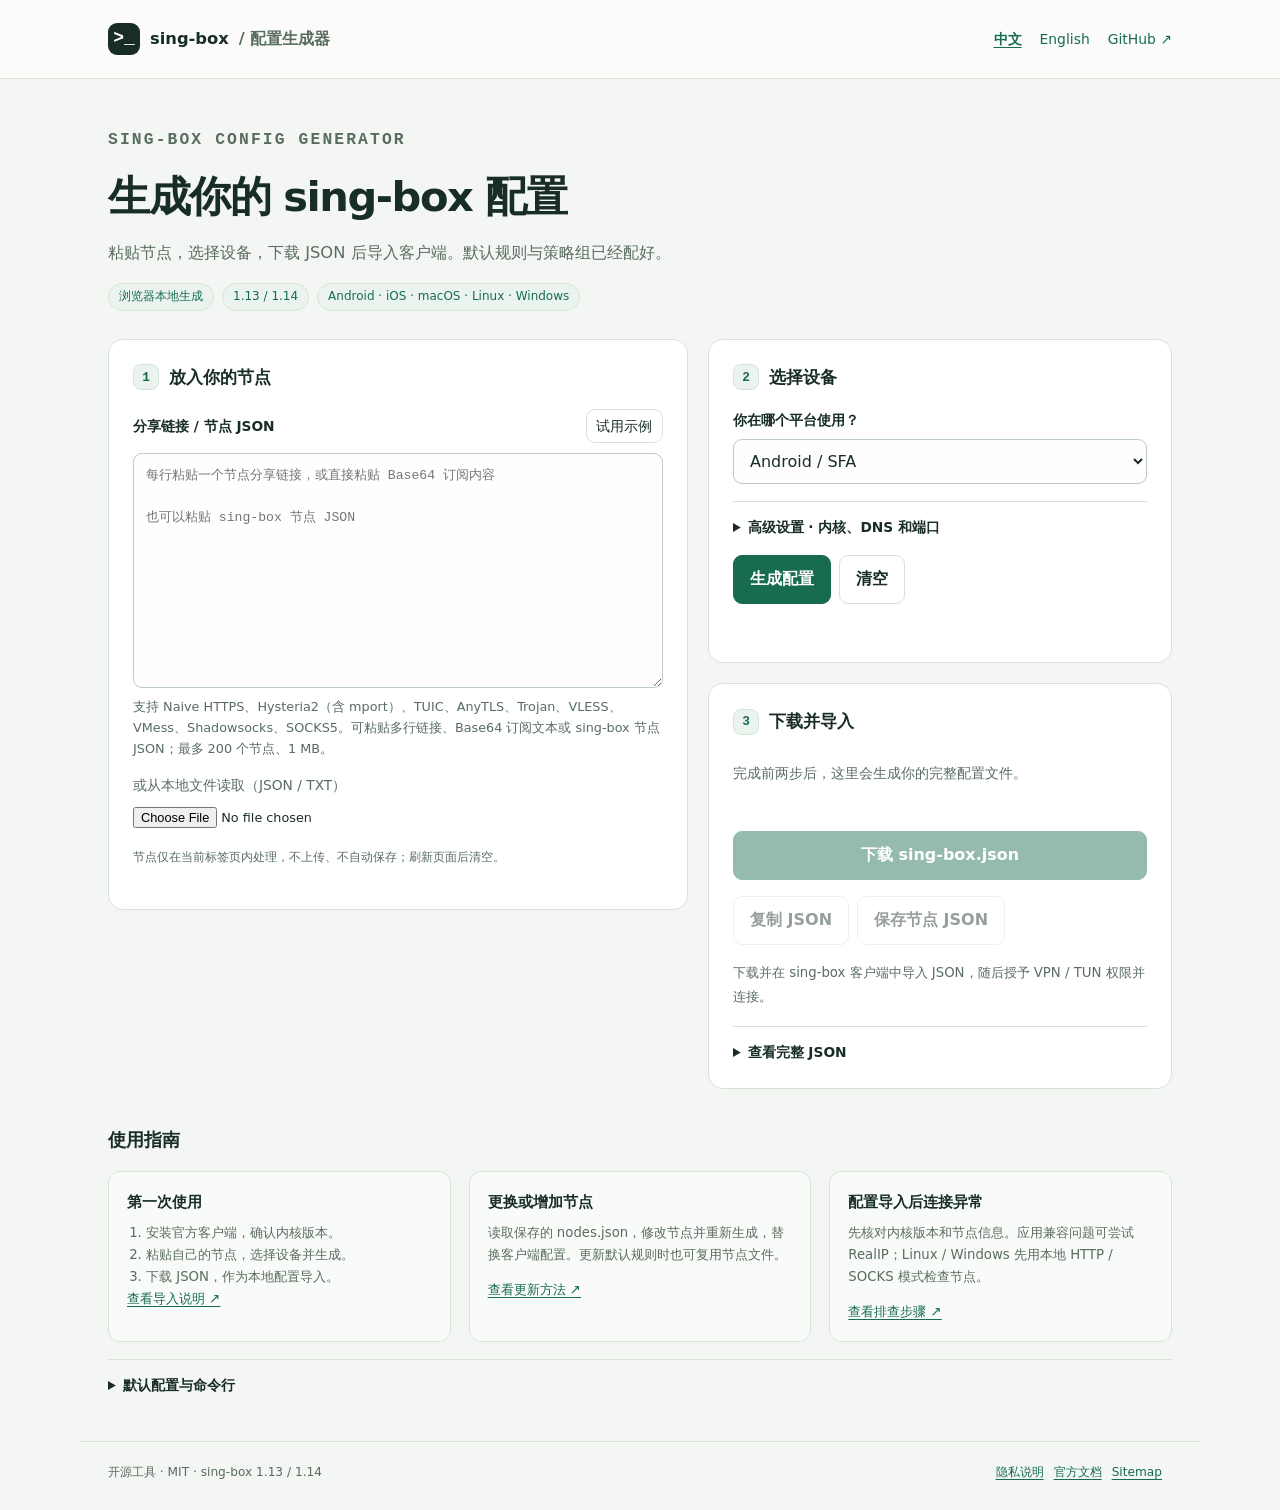
==== commit ba81a720: "feat: expand link adapters, policy group choices and generator options - Include user nodes in servi" ====
--- a/docs/index.html
+++ b/docs/index.html
@@ -39,10 +39,10 @@
 <section class="card" aria-labelledby="nodes-heading">
 <h2 id="nodes-heading"><span class="step">1</span>放入你的节点</h2>
 <div class="toolbar"><label for="nodes-input">分享链接 / 节点 JSON</label><button type="button" class="quiet" id="example">试用示例</button></div>
-<textarea id="nodes-input" rows="10" autocomplete="off" autocapitalize="off" spellcheck="false" aria-describedby="input-help" placeholder="每行粘贴一个节点分享链接
+<textarea id="nodes-input" rows="10" autocomplete="off" autocapitalize="off" spellcheck="false" aria-describedby="input-help" placeholder="每行粘贴一个节点分享链接，或直接粘贴 Base64 订阅内容
 
 也可以粘贴 sing-box 节点 JSON"></textarea>
-<p class="help" id="input-help">支持 Naive HTTPS、Hysteria2、Trojan、Shadowsocks、VLESS。每行一个链接，或使用 sing-box 节点 JSON；最多 200 个节点、1 MB。</p>
+<p class="help" id="input-help">支持 Naive HTTPS、Hysteria2（含 mport）、TUIC、AnyTLS、Trojan、VLESS、VMess、Shadowsocks、SOCKS5。可粘贴多行链接、Base64 订阅文本或 sing-box 节点 JSON；最多 200 个节点、1 MB。</p>
 <div class="file-row"><label for="nodes-file">或从本地文件读取（JSON / TXT）</label><input type="file" id="nodes-file" accept=".json,.txt,application/json,text/plain"></div>
 <p class="privacy-note">节点仅在当前标签页内处理，不上传、不自动保存；刷新页面后清空。</p>
 <ul class="node-list" id="node-list" aria-label="已解析节点"></ul>
@@ -56,13 +56,16 @@
 <select id="access-mode"><option value="local">仅监听端口 · 应用手动配置代理</option><option value="system">自动开启系统代理 · 非 TUN</option><option value="tun">TUN · 接管系统流量</option></select>
 <p class="help" id="access-desc"></p></div>
 <details id="advanced"><summary>高级设置 · 内核、DNS 和端口</summary><div class="settings">
-<div><label for="core">sing-box 内核版本</label><select id="core"><option value="1.14">1.14.x</option><option value="1.13">1.13.x</option><option value="1.15">1.15 · 实验版 · alpha.12</option></select><p class="help">与客户端的内核版本保持一致。1.15 是实验配置，按 1.15.0-alpha.12 验证。</p></div>
+<div><label for="core">sing-box 内核版本</label><select id="core"><option value="1.14">1.14.x</option><option value="1.13">1.13.x</option><option value="1.15">1.15 · 实验版 · alpha.13</option></select><p class="help">与客户端的内核版本保持一致。1.15 是实验配置，按 1.15.0-alpha.13 验证。</p></div>
 <div><label for="dns-mode">DNS 返回方式</label><select id="dns-mode"><option value="fakeip">FakeIP · 返回虚拟地址</option><option value="realip">RealIP · 返回真实地址</option></select><p class="help" id="dns-desc">RealIP 兼容性优先；FakeIP 仅适合能接管 DNS 查询的 TUN/VPN 模式。</p></div>
 <div><label><input type="checkbox" id="ipv6"> 启用 IPv6</label><p class="help">同时调整 DNS、TUN 地址和路由；需要网络及出口支持 IPv6。默认使用 IPv4。</p></div>
 <div id="lan-setting"><label><input type="checkbox" id="lan-bypass" checked> 局域网绕过 TUN</label><p class="help">默认方便访问路由器和 NAS；绕行流量不受代理策略控制。企业网或覆盖网络需要接管这些地址时取消。</p></div>
+<div><label><input type="checkbox" id="adblock"> 启用基础广告拦截（category-ads-all）</label><p class="help">在 DNS 和路由中拒绝常见广告域名；若个别网站或应用被误拦，取消勾选后重新生成。</p></div>
+<div><label><input type="checkbox" id="rule-set-proxy"> 经代理由主选择组下载规则集</label><p class="help">默认直连下载规则集；当前网络无法直连规则 CDN 时可改为经代理下载。</p></div>
+<div id="clash-api-setting"><label><input type="checkbox" id="clash-api"> 启用本地 Clash API 控制器（127.0.0.1:9090）</label><p class="help">方便桌面命令行运行时通过本地面板切换策略组和查看连接。</p></div>
 <div class="dns-grid">
-<div><label for="direct-dns">直连 DNS（默认 AliDNS）</label><select id="direct-dns"><option value="default">跟随预设</option><option value="223.5.5.5">AliDNS · 223.5.5.5</option><option value="1.1.1.1">Cloudflare · 1.1.1.1</option><option value="8.8.8.8">Google · 8.8.8.8</option></select></div>
-<div><label for="proxy-dns">代理 DNS（默认 Google）</label><select id="proxy-dns"><option value="default">跟随预设</option><option value="8.8.8.8">Google · 8.8.8.8</option><option value="1.1.1.1">Cloudflare · 1.1.1.1</option><option value="223.5.5.5">AliDNS · 223.5.5.5</option></select></div>
+<div><label for="direct-dns">直连 DNS（默认 AliDNS）</label><select id="direct-dns"><option value="default">跟随预设</option><option value="223.5.5.5">AliDNS · 223.5.5.5</option><option value="1.12.12.12">DNSPod · 1.12.12.12</option><option value="1.1.1.1">Cloudflare · 1.1.1.1</option><option value="8.8.8.8">Google · 8.8.8.8</option></select></div>
+<div><label for="proxy-dns">代理 DNS（默认 Google）</label><select id="proxy-dns"><option value="default">跟随预设</option><option value="8.8.8.8">Google · 8.8.8.8</option><option value="1.1.1.1">Cloudflare · 1.1.1.1</option><option value="223.5.5.5">AliDNS · 223.5.5.5</option><option value="1.12.12.12">DNSPod · 1.12.12.12</option></select></div>
 </div>
 <p class="help">选择提供 HTTPS DNS 的服务商。直连 DNS 不经代理，代理 DNS 跟随主选择组；可用性取决于当前网络。</p>
 <div id="port-setting"><label for="listen-port">本地监听端口</label><input type="number" id="listen-port" min="1" max="65535" step="1" value="2080"><p class="help">只监听 127.0.0.1，避免无认证代理暴露到局域网。</p></div>
